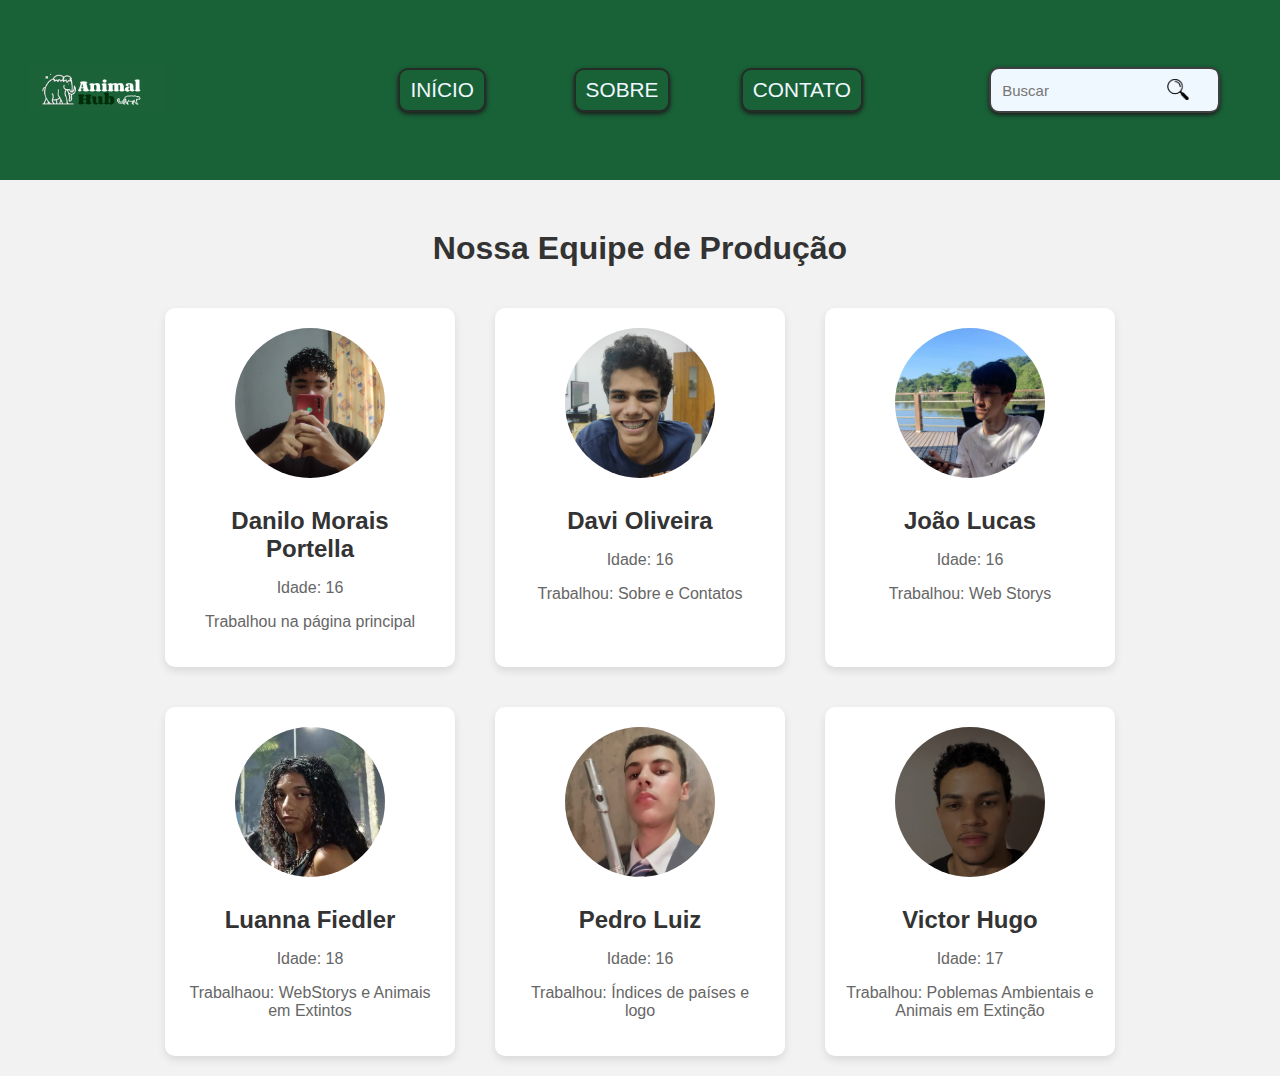
==== equipe.html @ e08ec723 "version 1" ====
<!DOCTYPE html>
<html lang="pt-BR">

<head>
  <meta charset="UTF-8">
  <meta name="viewport" content="width=device-width, initial-scale=1.0">
  <title>Nossa Equipe de Produção</title>
  <link rel="stylesheet" href="css/equipe.css">
  <link rel="stylesheet" href="css/navbar.css">
</head>

<body>

  <header>
    <nav class="navbar flex">
      <div class="logo">
        <img src="img/logo-nav.png" />
      </div>

      <div class="links">
        <ul class="flex">
          <li class="flex-1"><a class="" href="index.html">INÍCIO</a></li>
          <li class="flex-1"><a href="sobre.html">SOBRE</a></li>
          <li class="flex-1"><a href="contatos.html">CONTATO</a></li>
        </ul>
      </div>

      <div class="nav-search">
        <form id="form-search" name="form-search" action="#" class="flex center">
          <input type="text" id="text-search" name="text-search" placeholder="Buscar" />
          <input type="button" id="search-submit" name="search-submit" value="" onclick="submitForm('text-search')" />
        </form>
      </div>
      <div class="">
        <span class="btn-menu" onclick="exibeMenu()"></span>
      </div>
    </nav> 

    <div id="menu" class="menu">
      <ul>
        <li class="menu-item"><a class="" href="index.html">INÍCIO</a></li>
        <li class="menu-item"><a href="sobre.html">SOBRE</a></li>
        <li class="menu-item"><a href="contatos.html">CONTATO</a></li>
      </ul>
      <div class="menu-search">
        <form id="form-menu-search" name="form-menu-search" action="#" class="flex center">
          <input type="text" id="menu-text-search" name="text-search" placeholder="Buscar" />
          <input type="button" id="menu-search-submit" name="search-submit" onclick="submitForm('menu-text-search')"
            value="" />
        </form>

      </div>

    </div>

  </header>
  <div class="container">
    <h1>Nossa Equipe de Produção</h1>
    <div class="team">
      <div class="member">
        <img src="img/danilo-equipe.jpg" alt="Foto do Membro 1">
        <h2>Danilo Morais Portella</h2>
        <p>Idade: 16</p>
        <p> Trabalhou na página principal</p>
      </div>

      <div class="member">
        <img src="img/davi-equipe.png" alt="Foto do Membro 2">
        <h2>Davi Oliveira </h2>
        <p>Idade: 16</p>
        <p>Trabalhou: Sobre e Contatos</p>
      </div>

      <div class="member">
        <img src="img/joao-equipe.png" alt="Foto do Membro 3">
        <h2>João Lucas</h2>
        <p>Idade: 16</p>
        <p>Trabalhou: Web Storys</p>
      </div>

      <div class="member">
        <img src="img/luanna.png" alt="Foto do Membro 4">
        <h2>Luanna Fiedler</h2>
        <p>Idade: 18</p>
        <p>Trabalhaou: WebStorys e Animais em Extintos</p>
      </div>

      <div class="member">
        <img src="img/pedro-equipe.jpg" alt="Foto do Membro 5">
        <h2>Pedro Luiz </h2>
        <p>Idade: 16</p>
        <p>Trabalhou: Índices de países e logo</p>
      </div>

      <div class="member">
        <img src="img/victor-equipe.jpg" alt="Foto do Membro 6">
        <h2>Victor Hugo</h2>
        <p>Idade: 17</p>
        <p>Trabalhou: Poblemas Ambientais e Animais em Extinção</p>
      </div>

    </div>
  </div>
</body>

</html>
---- css/equipe.css ----
body {
    font-family: Arial, sans-serif;
    margin: 0;
    padding: 0;
    background-color: #f2f2f2;
  }
  
  .container {
    width: 80%;
    margin: 0 auto;
    text-align: center;
  }
  
  h1 {
    margin-top: 50px;
    color: #333;
  }
  
  .team {
    display: flex;
    flex-wrap: wrap;
    justify-content: center;
  }
  
  .member {
    width: 250px;
    margin: 20px;
    padding: 20px;
    background-color: #fff;
    border-radius: 10px;
    box-shadow: 0 4px 8px rgba(0, 0, 0, 0.1);
    text-align: center;
  }
  
  .member img {
    width: 150px;
    height: 150px;
    border-radius: 50%;
    margin-bottom: 15px;
  }
  
  .member h2 {
    margin: 10px 0;
    color: #333;
  }
  
  .member p {
    color: #666;
  }
---- css/navbar.css ----
.flex{
    display: flex;
}

.flex-1{
    flex: 1;
}

.navbar{
    min-height: 20vh;
    padding: 0px 15px;
    background-color: #196137;
}

.navbar > div{
    padding: 15px;
}

.btn-menu{
    padding: 10px;
}

.menu{
    display: none;
}

/* MOBILE */
@media (max-width: 640px) {
    .btn-menu{
        display: block;
        width: 30px;
        height: 30px;
        background-image: url("data:image/svg+xml;charset=utf8,%3Csvg viewBox='0 0 30 30' xmlns='http://www.w3.org/2000/svg'%3E%3Cpath stroke='rgba(255, 255, 255, 0.5)' stroke-width='2' stroke-linecap='round' stroke-miterlimit='10' d='M4 7h22M4 15h22M4 23h22'/%3E%3C/svg%3E");
    }

    .links, .nav-search{
        display: none; /* default: none */
    }

    .navbar{
        justify-content: space-between;
        align-items: center;
    }

    .menu{
        display: none;
        width: calc(100% - 20px);
        position: relative;
        background-color: #196137;
        padding: 10px;
    }

    .menu ul{
        justify-content: center;
    }

    .menu li{
        line-height: 60px;
        flex-direction: column;
        margin: 20px 0px;
    }

    #form-menu-search{
        margin: 20px 0px;
    }

    #menu-search-submit{
        width: 80px;
        height: 80px;
    }

    #menu-text-search{
        width: 80vw;
        height: 60px;
    }

    .menu a {
        height: 60px;
    }

    .navbar a, .menu a{
        display: block;
        font-size: clamp(1em, 1em + 1vw, 2em);
    }
}

/* PC */
@media (width > 640px) {
    .btn-menu, .menu{
        display: none;
    }

    .navbar{
        justify-content: center;
        align-items: center;
    }

    .navbar > .links{
        text-align: center;
        justify-content: space-between;
        width: 60vw;
    }

    .navbar > .logo, .nav-search{
        width: 20vw;
    }

    .navbar li{
        width: 5vw;
        margin: 1%;
        line-height: 40px;
    }

    .navbar a{
        height: 40px;
    }

    .navbar a, .menu a{
        display: inline-block;
        font-size: clamp(0.5em, 0.5em + 1vw, 1.5em);
    }

    #search-submit{
        width: 6vw;
    }

    #text-search{
        width: 10vw;
    }
}

.navbar ul, .menu ul{
    width: 80%;
    margin: 0 auto;
    padding: 0;
    list-style: none;
}

.navbar a, #form-search, .btn-menu, .menu a, #form-menu-search{
    border: 2px solid rgba(37, 37, 37, 0.877);
    border-radius: 10px;
    box-shadow: 0px 2px 4px 0px #1b1b1b;
}

.navbar a, .menu a {
    text-decoration: none;
    color: aliceblue;
    background-color: #196137;
    padding: 0px 10px;
}

.navbar a:hover, #search-submit:hover, #menu-search-submit:hover{
    background-color: #207d47;
}

.logo img{
    text-align: center;
    width: 60%;
}

#form-search, #form-menu-search{
    background-color: aliceblue;
    padding: 1px;
    justify-content: space-between;
}

#text-search, #menu-text-search{
    font-size: 15px;
    border: none;
    background-color: aliceblue;
}

#search-submit, #menu-search-submit{
    height: 40px;
    padding: 2px;
    background-color: aliceblue;
    background-image: url('../img/lupa-removebg-preview.png');
    background-repeat: no-repeat;
    background-size: 50% auto;
    background-position: center center;
    border: none;
    border-radius: 4px;
}

#search-submit:hover{
    border-radius: 0px 10px 10px 0px;
}



input {
    padding: 10PX;
    width: 70%;
    align-items: center;
    border: 1px solid;
    border-radius: 7px 7px

}
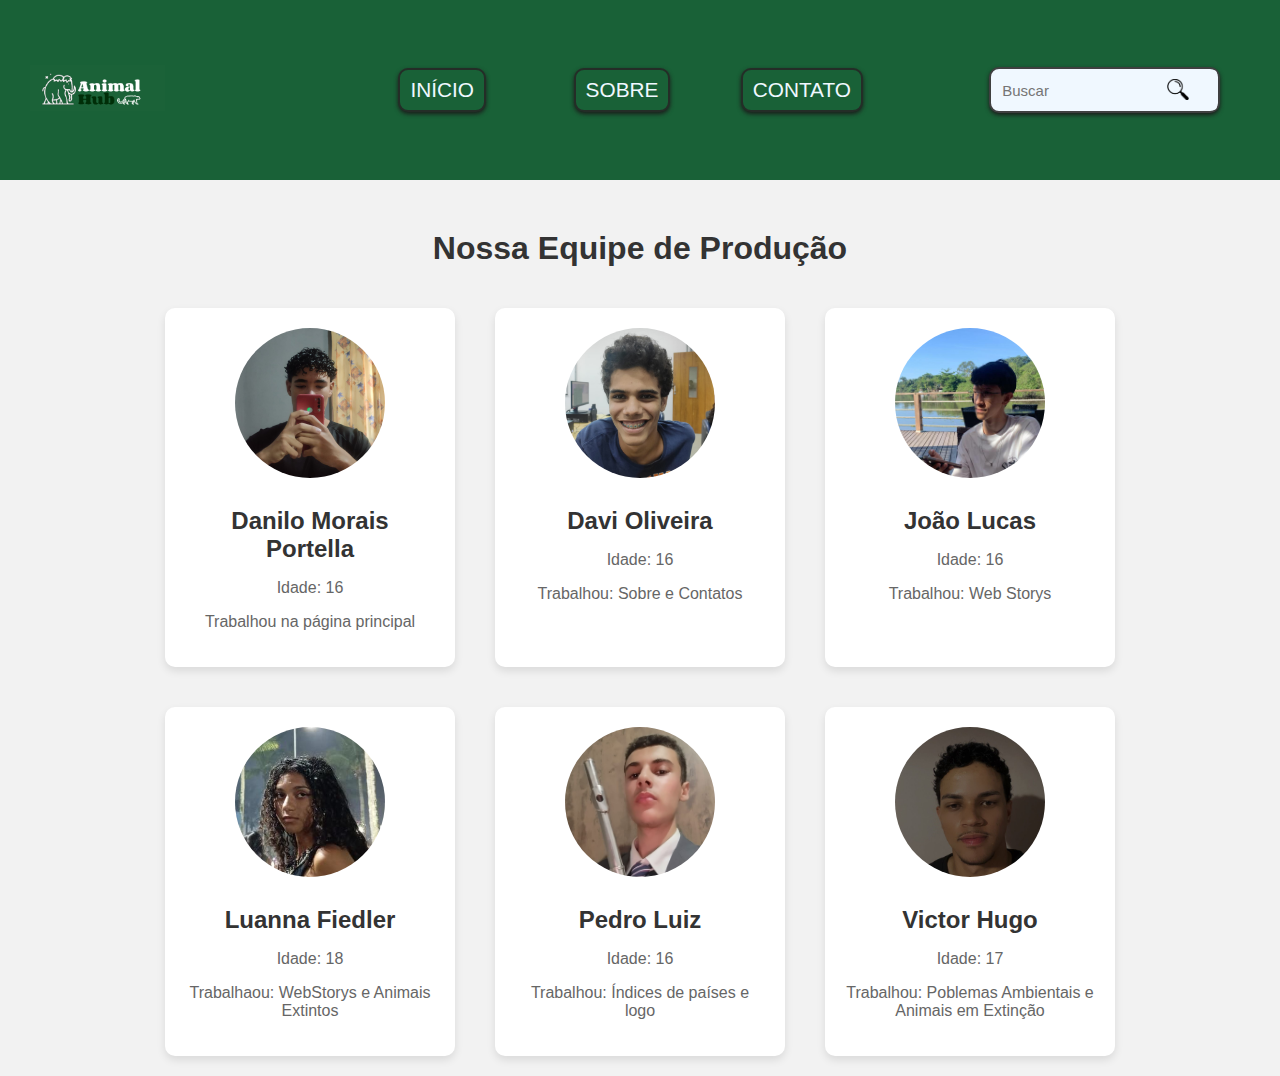
==== commit bdb6061f: "Update equipe.html" ====
--- a/equipe.html
+++ b/equipe.html
@@ -82,7 +82,8 @@
         <img src="img/luanna.png" alt="Foto do Membro 4">
         <h2>Luanna Fiedler</h2>
         <p>Idade: 18</p>
-        <p>Trabalhaou: WebStorys e Animais em Extintos</p>
+        <p>Trabalhaou: WebStorys e Animais
+          Extintos</p>
       </div>
 
       <div class="member">
@@ -103,4 +104,4 @@
   </div>
 </body>
 
-</html>+</html>
